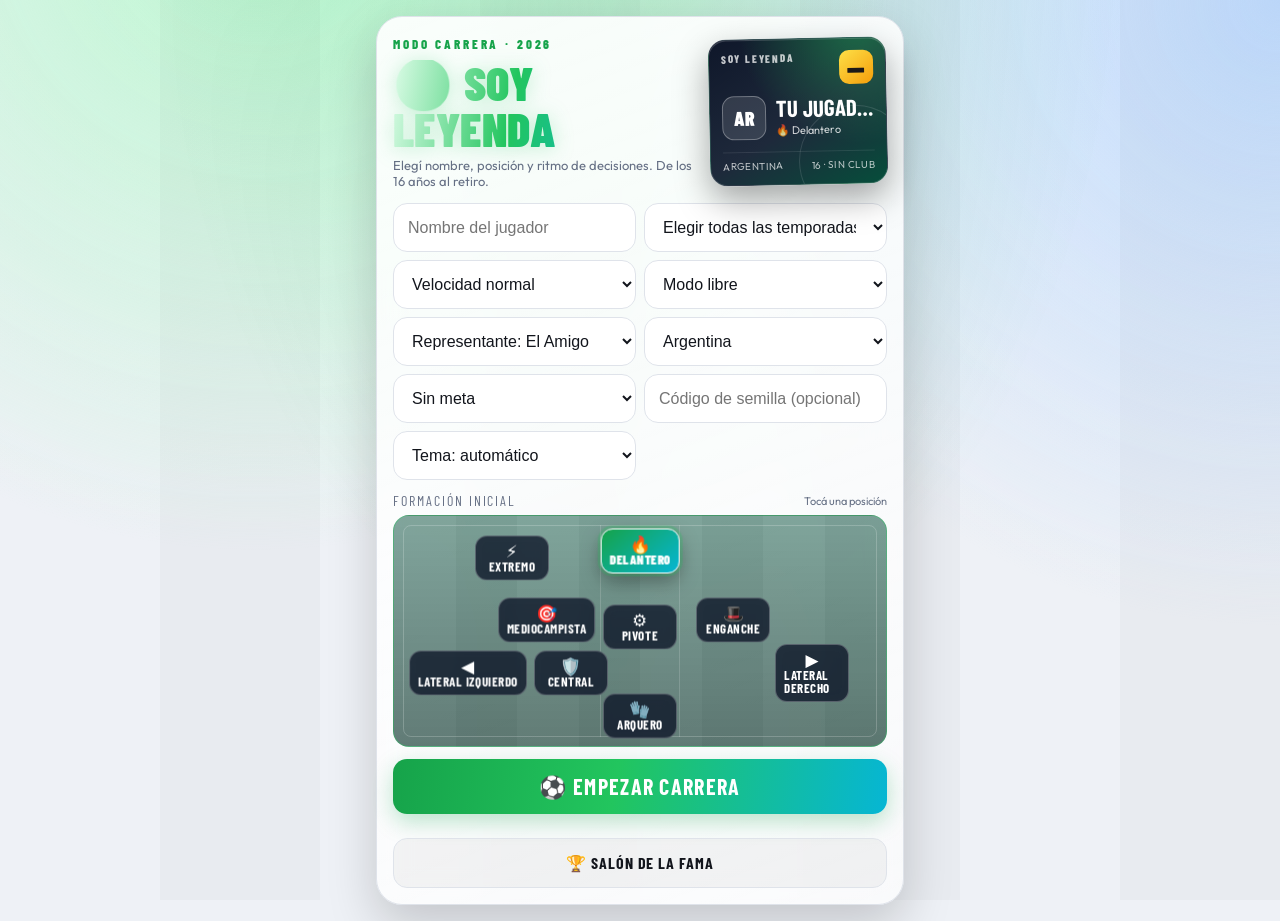
==== index.html @ 46e54d2a "Evitar que un club que no renovo vuelva a ofrecer contrato" ====
<!DOCTYPE html>
<html lang="es">
<head>
<meta charset="utf-8">
<meta name="viewport" content="width=device-width, initial-scale=1, viewport-fit=cover">
<title>Soy Leyenda</title>
<link rel="preconnect" href="https://fonts.googleapis.com">
<link rel="preconnect" href="https://fonts.gstatic.com" crossorigin>
<link href="https://fonts.googleapis.com/css2?family=Barlow+Condensed:wght@600;700;800;900&family=Outfit:wght@400;500;600;700&display=swap" rel="stylesheet">
<link rel="stylesheet" href="styles.css?v=13">
</head>
<body>
<div class="w">
  <div id="st">
    <div class="home-hero">
      <div class="hero-copy">
        <span class="eyebrow">MODO CARRERA · 2026</span>
        <h1>⚽ Soy Leyenda</h1>
        <p class="s">Elegí nombre, posición y ritmo de decisiones. De los 16 años al retiro.</p>
      </div>
      <div class="player-card" id="preview" aria-live="polite">
        <div class="pc-top"><span class="pc-brand">SOY LEYENDA</span><span class="pc-ov" id="pvOv">--</span></div>
        <div class="pc-body">
          <div class="pc-crest" id="pvCrest">SL</div>
          <div class="pc-id"><b id="pvName">Tu jugador</b><span id="pvPos">🔥 Delantero</span></div>
        </div>
        <div class="pc-foot"><span id="pvNat">Argentina</span><span>16 · Sin club</span></div>
      </div>
    </div>

    <div class="setup">
      <input id="nm" placeholder="Nombre del jugador" maxlength="24" aria-label="Nombre del jugador">
      <select id="fq" aria-label="Frecuencia de decisiones">
        <option value="1">Elegir todas las temporadas</option>
        <option value="2">Elegir cada 2 temporadas</option>
      </select>
      <select id="sp" aria-label="Velocidad de simulación">
        <option value="320">Velocidad normal</option>
        <option value="120">Velocidad rápida</option>
        <option value="0">Instantánea</option>
      </select>
      <select id="md" aria-label="Modo de juego">
        <option value="0">Modo libre</option>
        <option value="1">Desafío de club</option>
      </select>
      <select id="ch" aria-label="Desafío" hidden></select>
      <select id="ag" aria-label="Representante">
        <option value="0">Representante: El Amigo</option>
        <option value="1">Representante: El Mercenario</option>
        <option value="2">Representante: El Influyente</option>
      </select>
      <select id="nat" aria-label="Nacionalidad"></select>
      <select id="mt" aria-label="Meta de carrera">
        <option value="0">Sin meta</option>
        <option value="1">Meta: ganar la Libertadores</option>
        <option value="2">Meta: ganar la Champions League</option>
        <option value="3">Meta: ganar un Mundial</option>
        <option value="4">Meta: llegar a 85 de OVR</option>
        <option value="5">Meta: retirarte en el club que te formó</option>
        <option value="6">Meta: jugar 500 partidos</option>
      </select>
      <input id="sd" placeholder="Código de semilla (opcional)" maxlength="12" aria-label="Código de semilla">
      <select id="th" aria-label="Tema">
        <option value="">Tema: automático</option>
        <option value="light">Tema: claro</option>
        <option value="dark">Tema: oscuro</option>
      </select>
    </div>

    <div class="pitch-box">
      <div class="pitch-head"><span>FORMACIÓN INICIAL</span><small>Tocá una posición</small></div>
      <div class="pitch" id="ps" role="group" aria-label="Posición inicial"></div>
    </div>

    <button class="pr start" id="startBtn" type="button">⚽ EMPEZAR CARRERA</button>
    <p class="s" id="hs"></p>
    <button class="pr" id="runBtn" type="button" hidden>▶️ Continuar carrera</button>
    <button class="pr ghost" id="hfBtn" type="button">🏆 Salón de la Fama</button>
  </div>

  <div id="pl" hidden>
    <div class="hd" id="hd">
      <div class="hd-main">
        <div class="bg" id="bg"></div>
        <div class="hd-info"><b id="hc"></b><span id="hi"></span><span id="hv"></span></div>
        <div class="ov" id="ob"><small>OVR</small><span id="ho">0</span></div>
      </div>
      <div class="hd-foot">
        <span class="chip" id="ct"></span>
        <span class="chip" id="cn"></span>
        <button class="thbtn" id="mu" type="button" aria-label="Sonido">🔊</button>
        <button class="thbtn" id="th2" type="button" aria-label="Cambiar tema">🌓</button>
      </div>
    </div>
    <div class="ms" id="ms" aria-label="Hitos de la carrera"></div>
    <div class="rel" id="rel">
      <div class="rel-i"><span>DT</span><b id="rd">50</b><div class="rb"><i id="rbd"></i></div></div>
      <div class="rel-i"><span>Hinchada</span><b id="rh">50</b><div class="rb"><i id="rhb"></i></div></div>
      <div class="rel-i"><span>Prensa</span><b id="rp2">50</b><div class="rb"><i id="rpb"></i></div></div>
      <div class="rel-i"><span>Dirigencia</span><b id="rdir">50</b><div class="rb"><i id="rdirb"></i></div></div>
    </div>
    <div class="ctr" id="ctrBox" aria-label="Contrato actual">
      <span>Sueldo<b id="cwage">—</b></span>
      <span>Contrato<b id="cyears">—</b></span>
      <span>Cláusula<b id="cclause">—</b></span>
    </div>
    <div class="r h" id="hr">
      <span>EDAD</span><span>CLUB</span><span>OVR</span><span>PJ</span><span id="hg">G</span><span id="ha">A</span><span id="hx" hidden></span>
    </div>
    <div id="rw"></div>
    <div id="dc"></div>
  </div>

  <div id="en" hidden>
    <div class="lb" id="lb"></div>
    <p class="s" id="sb" style="text-align:center"></p>
    <p class="s" id="gl" style="text-align:center;font-weight:700"></p>
    <p class="s" id="ep" style="text-align:center;font-style:italic"></p>
    <div class="sm" id="sm"></div>
    <div class="pm" id="pm"></div>
    <canvas id="crd" width="1080" height="1080" tabindex="0" role="button" aria-label="Ver tarjeta de carrera en grande" style="width:100%;height:auto;border-radius:20px;margin:12px 0;border:1px solid var(--bd);display:block;cursor:zoom-in"></canvas>
    <p class="s" style="text-align:center;font-size:12px;margin:-4px 0 8px">Tocá la tarjeta para verla en grande.</p>
    <p class="s" id="fileNote" hidden style="text-align:center;font-size:12px">Para incluir escudos y trofeos en la tarjeta descargada, abrí el juego con un servidor local (por ejemplo <b>npx serve .</b>).</p>
    <button class="pr" id="sh" type="button">Compartir resumen</button>
    <button class="pr" id="dl" type="button" style="background:var(--card);color:var(--tx);border:1px solid var(--bd)">⬇️ Descargar tarjeta</button>
    <button class="pr" id="rp" type="button" style="background:var(--card);color:var(--tx);border:1px solid var(--bd)">Volver a jugar</button>
    <button class="pr" id="hfe" type="button" style="background:var(--card);color:var(--tx);border:1px solid var(--bd)">🏆 Salón de la Fama</button>
    <p class="s" id="msg" style="text-align:center;margin-top:10px"></p>
  </div>

  <div id="zoom" hidden>
    <img id="zoomImg" alt="Tarjeta de carrera ampliada">
    <button id="zoomClose" type="button" aria-label="Cerrar vista ampliada">✕ Cerrar</button>
  </div>

  <div id="hf" hidden>
    <h1>🏆 Salón</h1>
    <p class="s">Tus mejores carreras guardadas en este dispositivo.</p>
    <select id="hfFilter" aria-label="Ordenar salón de la fama">
      <option value="s">Ordenar por puntaje</option>
      <option value="g">Ordenar por goles</option>
      <option value="t">Ordenar por títulos</option>
      <option value="peak">Ordenar por OVR pico</option>
    </select>
    <div id="hfList"></div>
    <button class="pr" id="hfBack" type="button">Volver</button>
    <button class="pr" id="hfClear" type="button" style="background:var(--card);color:var(--tx);border:1px solid var(--bd)">Borrar historial</button>
  </div>
</div>
<div id="cf" aria-hidden="true"></div>
<script src="leagues.js?v=13"></script>
<script src="data.js?v=13"></script>
<script src="game.js?v=13"></script>
</body>
</html>
---- styles.css ----
:root{
  --bg:#eef1f6;--card:#fff;--tx:#12151c;--mu:#667085;--ac:#16a34a;--bd:#dfe3ea;--row:#f1f3f8;
  --gl:radial-gradient(circle at 20% -10%,#bbf7d0,transparent 45%),radial-gradient(circle at 100% 0,#bfdbfe,transparent 40%);
  --font-display:"Barlow Condensed",Impact,system-ui,sans-serif;
  --font-body:"Outfit",system-ui,-apple-system,Segoe UI,Roboto,sans-serif;
}
@media (prefers-color-scheme:dark){
  :root:not([data-theme="light"]){--bg:#0b0d12;--card:#161a22;--tx:#f3f5f9;--mu:#98a2b3;--ac:#22c55e;--bd:#262b36;--row:#1d222c;--gl:radial-gradient(circle at 20% -10%,#14532d,transparent 45%),radial-gradient(circle at 100% 0,#1e3a8a,transparent 40%)}
}
:root[data-theme="dark"]{--bg:#0b0d12;--card:#161a22;--tx:#f3f5f9;--mu:#98a2b3;--ac:#22c55e;--bd:#262b36;--row:#1d222c;--gl:radial-gradient(circle at 20% -10%,#14532d,transparent 45%),radial-gradient(circle at 100% 0,#1e3a8a,transparent 40%)}
*{box-sizing:border-box}
html{scroll-padding-top:env(safe-area-inset-top,0px);background:var(--bg)}
body{margin:0;background:transparent;color:var(--tx);font-family:var(--font-body);padding-top:env(safe-area-inset-top,0px);padding-bottom:env(safe-area-inset-bottom,0px)}
body::before{content:"";position:fixed;inset:0;pointer-events:none;z-index:-1;
  background-image:
    radial-gradient(ellipse at 50% -15%,rgba(34,197,94,.22),transparent 55%),
    repeating-linear-gradient(90deg,rgba(255,255,255,.022) 0 12.5%,rgba(0,0,0,.022) 12.5% 25%),
    var(--gl);
}
:focus-visible{outline:2px solid var(--ac);outline-offset:2px}
.w{max-width:560px;margin:0 auto;padding:16px}
h1{font-family:var(--font-display);font-size:48px;line-height:.95;margin:6px 0 6px;font-weight:900;letter-spacing:.01em;text-transform:uppercase;background:linear-gradient(100deg,#dcfce7,#22c55e 40%,#06b6d4 85%);-webkit-background-clip:text;background-clip:text;color:transparent;filter:drop-shadow(0 2px 10px rgba(34,197,94,.25))}
p.s{color:var(--mu);margin:0 0 14px}
input,select{width:100%;padding:14px;border-radius:14px;border:1px solid var(--bd);background:var(--card);color:var(--tx);font-size:16px;margin-bottom:12px}
.g{display:grid;grid-template-columns:1fr 1fr;gap:10px}
button{font:inherit;cursor:pointer;border-radius:14px;border:1px solid var(--bd);background:var(--card);color:var(--tx);padding:14px;font-weight:700;text-align:left;transition:transform .15s,filter .15s,box-shadow .15s}
button:hover{filter:brightness(1.06)}
button:active{transform:scale(.96)}
.pr{font-family:var(--font-display);font-size:19px;letter-spacing:.06em;text-transform:uppercase;background:linear-gradient(100deg,#16a34a,#22c55e 45%,#06b6d4);color:#fff;border:0;text-align:center;width:100%;margin-top:10px;box-shadow:0 8px 22px rgba(22,163,74,.28);position:relative;overflow:hidden}
.pr::after{content:"";position:absolute;top:-60%;left:-40%;width:30%;height:220%;background:linear-gradient(90deg,transparent,rgba(255,255,255,.35),transparent);transform:rotate(22deg);transition:left .5s}
.pr:hover::after{left:120%}
.pr.ghost{background:rgba(127,127,127,.08);border:1px solid var(--bd);color:var(--tx);box-shadow:none;font-size:16px}
.hd{display:block;background:radial-gradient(circle at 85% -20%,rgba(255,255,255,.22),transparent 55%),linear-gradient(135deg,var(--cc,#334),var(--acc,#0f172a) 62%,#0f172a 100%);border:1px solid var(--bd);border-radius:22px;margin-bottom:10px;box-shadow:0 6px 24px rgba(0,0,0,.18);position:sticky;top:env(safe-area-inset-top,0px);z-index:5;color:#fff;overflow:hidden}
.hd.t0{--acc:#78716c}
.hd.t1{--acc:#0ea5e9}
.hd.t2{--acc:#6366f1}
.hd.t3{--acc:#a855f7}
.hd.t4{--acc:#f59e0b}
.hd-main{display:flex;gap:12px;align-items:center;padding:14px 14px 8px}
.hd-info{min-width:0;flex:1}
.hd-info b{font-size:20px;display:block;white-space:nowrap;overflow:hidden;text-overflow:ellipsis}
.hd-info span{opacity:.88;font-size:12px;display:block;line-height:1.4}
.hd-foot{display:flex;gap:6px;align-items:center;padding:0 14px 12px;flex-wrap:wrap}
.chip{font-size:11px;font-weight:700;padding:4px 9px;border-radius:999px;background:rgba(255,255,255,.14);color:#fff;max-width:100%;overflow:hidden;text-overflow:ellipsis;white-space:nowrap}
.thbtn{width:auto;padding:6px 10px;border-radius:999px;background:rgba(255,255,255,.14);border:0;color:#fff;font-size:14px;text-align:center}
#mu{margin-left:auto}
.bg{width:48px;height:48px;border-radius:50%;background:rgba(255,255,255,.2);display:grid;place-items:center;font-weight:900;border:2px solid rgba(255,255,255,.5);flex:none}
.bg.crest{background-color:rgba(255,255,255,.94);background-position:center;background-repeat:no-repeat;background-size:76%;border-color:rgba(255,255,255,.75)}
.bg.crest.op{background-size:cover}
.ov{border-radius:16px;padding:8px 14px;text-align:center;font-family:var(--font-display);font-weight:900;font-size:32px;line-height:1;color:#fff;margin-left:auto;transition:background .4s,box-shadow .4s;box-shadow:inset 0 0 0 2px rgba(255,255,255,.22),0 6px 18px rgba(0,0,0,.28);background:linear-gradient(140deg,#64748b,#334155)}
.ov[data-lvl="bueno"]{background:linear-gradient(140deg,#16a34a,#065f46)}
.ov[data-lvl="pro"]{background:linear-gradient(140deg,#3b82f6,#1e3a8a)}
.ov[data-lvl="elite"]{background:linear-gradient(140deg,#a855f7,#6b21a8);box-shadow:inset 0 0 0 2px rgba(255,255,255,.28),0 0 22px rgba(168,85,247,.45)}
.ov[data-lvl="leyenda"]{background:linear-gradient(140deg,#fde047,#f59e0b 55%,#b45309);color:#1c1917;box-shadow:inset 0 0 0 2px rgba(255,255,255,.5),0 0 26px rgba(245,158,11,.6)}
.ov small{display:block;font-family:var(--font-body);font-size:9px;letter-spacing:.14em;opacity:.85;margin-bottom:2px}
#ho{display:inline-block;font-size:34px}
#ho.up{animation:bump .45s ease}
#ho.down{animation:bumpDown .45s ease}
.ms{display:flex;gap:6px;overflow-x:auto;padding:0 2px 8px;scrollbar-width:none}
.ms::-webkit-scrollbar{display:none}
.ms:empty{display:none}
.mi{flex:none;font-size:11px;font-weight:700;padding:5px 9px;border-radius:999px;background:var(--card);border:1px solid var(--bd);color:var(--tx);white-space:nowrap;animation:in .35s ease}
.rel{display:grid;grid-template-columns:repeat(4,1fr);gap:6px;margin:0 0 8px}
.rel-i{position:relative;background:var(--card);border:1px solid var(--bd);border-radius:12px;padding:6px 8px;font-size:10px;color:var(--mu);overflow:hidden}
.rel-i span{display:block;font-weight:700;color:var(--tx);font-size:10px;white-space:nowrap;overflow:hidden;text-overflow:ellipsis}
.rel-i b{position:absolute;top:6px;right:8px;font-size:11px;color:var(--tx)}
.rb{height:5px;border-radius:999px;background:var(--row);margin-top:4px;overflow:hidden}
.rb i{display:block;height:100%;width:50%;border-radius:999px;background:var(--ac);transition:width .4s,background .4s}
.ctr{display:grid;grid-template-columns:repeat(3,1fr);gap:6px;margin:0 0 8px}
.ctr span{background:var(--card);border:1px solid var(--bd);border-radius:12px;padding:6px 8px;font-size:10px;color:var(--mu);text-align:center;white-space:nowrap;overflow:hidden;text-overflow:ellipsis}
.ctr b{display:block;font-size:12px;color:var(--tx);margin-top:1px}
.ctr.free b{color:var(--ac)}
.r{display:grid;grid-template-columns:34px 1fr 38px 32px 28px 28px;gap:4px;align-items:center;background:var(--row);border-radius:12px;padding:9px 8px;margin-bottom:6px;font-size:14px;animation:in .35s ease}
.r.gk{grid-template-columns:34px 1fr 36px 30px 30px 30px 30px}
.r.h{background:none;color:var(--mu);font-size:11px;padding:0 8px;animation:none}
.r.t{background:linear-gradient(90deg,rgba(250,204,21,.3),var(--row));box-shadow:0 0 0 1px #facc15}
.r .a{font-weight:900;color:var(--ac)}
.r .o{color:#fff;border-radius:7px;text-align:center;font-weight:800}
.r small{display:block;color:var(--mu);font-size:11px;line-height:1.35}
.row-crest{width:22px;height:22px;object-fit:contain;vertical-align:-5px;margin-right:5px;background:#fff;border-radius:50%;padding:2px}
.row-crest.op{object-fit:cover;padding:0}
.nt{display:flex;gap:8px;align-items:flex-start;background:var(--card);border:1px solid var(--bd);border-radius:14px;padding:8px 10px;margin:0 0 6px;font-size:13px;color:var(--mu);animation:in .35s ease}
.nt-ic{font-size:18px;line-height:1.2;flex:none}
.nt-bd{min-width:0}
.nt-bd b{display:block;font-size:10px;letter-spacing:.08em;text-transform:uppercase;color:var(--ac);margin-bottom:1px}
.nt-bd span{display:block}
.dec{background:var(--card);border:2px solid var(--ac);border-radius:20px;padding:14px;margin:12px 0;animation:in .35s ease;box-shadow:0 0 22px rgba(34,197,94,.3)}
.dec h3{margin:0 0 6px;font-size:17px}
.dec button{display:flex;align-items:center;gap:10px;width:100%;margin-bottom:8px;text-align:left}
.dec small{display:block;color:var(--mu);font-weight:400}
.off-txt{flex:1;min-width:0}
.off-crest{width:34px;height:34px;object-fit:contain;flex:none;background:#fff;border-radius:50%;padding:2px}
.off-crest.op{object-fit:cover;padding:0}
.sm{display:grid;grid-template-columns:repeat(4,1fr);gap:6px;text-align:center;background:var(--card);border:1px solid var(--bd);border-radius:20px;padding:14px;margin:10px 0}
.sm b{font-size:22px;display:block}
.sm span{font-size:11px;color:var(--mu)}
.lb{text-align:center;font-size:34px;font-weight:900;margin:14px 0 2px;background:linear-gradient(90deg,#f59e0b,#ef4444);-webkit-background-clip:text;background-clip:text;color:transparent}
.pm{background:var(--card);border:1px solid #facc15;border-radius:20px;padding:14px;margin:10px 0;box-shadow:0 8px 26px rgba(245,158,11,.12)}
.trf{width:22px;height:22px;object-fit:contain;flex:none;background:#fff;border-radius:50%;padding:2px}
.hf-i{display:flex;gap:10px;align-items:center;background:var(--card);border:1px solid var(--bd);border-radius:14px;padding:10px 12px;margin-bottom:6px}
.hf-i>b{font-size:18px;min-width:28px;text-align:center;color:var(--tx)}
.hf-i>div{flex:1;min-width:0}
.hf-i strong{display:block;font-size:14px;overflow:hidden;text-overflow:ellipsis;white-space:nowrap}
.hf-i span{display:block;font-size:11px;color:var(--mu);overflow:hidden;text-overflow:ellipsis;white-space:nowrap}
.hf-i em{font-style:normal;font-weight:900;color:var(--ac)}
.hf-crest{width:26px;height:26px;object-fit:contain;margin-bottom:2px}
.hf-crest.op{border-radius:50%;object-fit:cover}
/* ===== FASE C: MERCADO DE PASES Y VITRINA DE TROFEOS ===== */
.dec.market{border-color:#facc15;box-shadow:0 0 26px rgba(250,204,21,.24);background:linear-gradient(160deg,color-mix(in srgb,var(--card) 94%,#facc15 6%),var(--card))}
.dec-eyebrow{display:block;font-family:var(--font-display);font-size:12px;font-weight:900;letter-spacing:.2em;color:#b45309;margin-bottom:2px}
.dec.market h3{font-family:var(--font-display);font-size:22px;line-height:1;text-transform:uppercase;letter-spacing:.04em}
.dec.market button.off-card{position:relative;overflow:hidden;margin-bottom:8px;padding:10px 12px 10px 16px;border-radius:14px;background:linear-gradient(120deg,var(--row),var(--card))}
.dec.market button.off-card::before{content:"";position:absolute;left:0;top:0;bottom:0;width:3px;background:linear-gradient(#fde047,#f59e0b)}
.dec.market button.off-card:hover{transform:translateY(-2px);box-shadow:0 10px 22px rgba(0,0,0,.16)}
.dec.market .off-crest{width:46px;height:46px;padding:3px;border:2px solid rgba(250,204,21,.6)}
.off-head{display:flex;align-items:center;gap:6px;flex-wrap:wrap}
.off-head b{font-family:var(--font-display);font-size:21px;line-height:1;text-transform:uppercase;letter-spacing:.02em}
.tier-pill{font-size:9px;font-weight:800;letter-spacing:.06em;text-transform:uppercase;padding:2px 7px;border-radius:999px;background:rgba(127,127,127,.16);color:var(--tx)}
.tier-pill.t1{background:rgba(14,165,233,.16);color:#38bdf8}
.tier-pill.t2{background:rgba(99,102,241,.16);color:#a5b4fc}
.tier-pill.t3{background:rgba(168,85,247,.16);color:#d8b4fe}
.tier-pill.t4{background:rgba(245,158,11,.18);color:#fbbf24}
.off-desc{color:var(--mu);font-weight:400;font-size:12px;margin-top:3px;line-height:1.3}
.off-wage{display:inline-block;margin-top:6px;font-family:var(--font-display);font-size:19px;font-weight:900;color:#16a34a}
.off-cta{display:block;margin-top:3px;font-family:var(--font-display);font-size:13px;letter-spacing:.08em;text-transform:uppercase;color:var(--ac)}
.dec.market button.retire{background:rgba(239,68,68,.08);border-color:rgba(239,68,68,.5)}
.pm-head{display:flex;justify-content:space-between;align-items:baseline;gap:8px;margin-bottom:10px}
.pm-head h3{margin:0;font-family:var(--font-display);font-size:25px;line-height:1;text-transform:uppercase;letter-spacing:.05em;background:linear-gradient(90deg,#fde047,#f59e0b);-webkit-background-clip:text;background-clip:text;color:transparent}
.pm-head span{font-size:11px;color:var(--mu)}
.trophy-grid{display:grid;grid-template-columns:repeat(auto-fill,minmax(94px,1fr));gap:8px}
.trophy{display:flex;flex-direction:column;align-items:center;justify-content:center;gap:4px;min-height:100px;padding:8px 6px;border-radius:14px;background:linear-gradient(160deg,rgba(250,204,21,.14),var(--row));border:1px solid rgba(250,204,21,.42);cursor:pointer;text-align:center;transition:transform .18s,box-shadow .18s,filter .18s}
.trophy:hover,.trophy:focus-visible{transform:translateY(-4px) scale(1.03);box-shadow:0 10px 22px rgba(245,158,11,.28),inset 0 0 12px rgba(250,204,21,.2);filter:brightness(1.08)}
.trophy.world{background:linear-gradient(160deg,rgba(34,197,94,.16),var(--row));border-color:rgba(34,197,94,.45)}
.trophy.award{background:linear-gradient(160deg,rgba(168,85,247,.16),var(--row));border-color:rgba(168,85,247,.45)}
.trophy img{width:44px;height:44px;object-fit:contain;filter:drop-shadow(0 3px 6px rgba(0,0,0,.3))}
.trophy-ic{font-size:34px;line-height:1}
.trophy b{display:-webkit-box;-webkit-line-clamp:2;-webkit-box-orient:vertical;overflow:hidden;font-size:11px;line-height:1.15;color:var(--tx)}
.trophy small{font-family:var(--font-display);font-size:15px;font-weight:900;color:#b45309}
.trophy.world small{color:#16a34a}
.trophy.award small{color:#9333ea}
.trophy-info{margin-top:10px;padding:8px 10px;border-radius:10px;background:var(--row);font-size:12px;color:var(--mu);min-height:34px}
/* ===== HOME: IDENTIDAD VISUAL Y SELECTOR TÁCTICO ===== */
#st{background:var(--card);background:linear-gradient(160deg,color-mix(in srgb,var(--card) 92%,transparent),color-mix(in srgb,var(--card) 74%,transparent));border:1px solid var(--bd);border-radius:26px;padding:16px;box-shadow:0 20px 50px rgba(0,0,0,.18);backdrop-filter:blur(16px)}
.home-hero{display:grid;grid-template-columns:1fr 178px;gap:14px;align-items:center;margin-bottom:14px}
.eyebrow{display:inline-block;font-family:var(--font-display);font-size:13px;letter-spacing:.22em;font-weight:800;color:var(--ac);margin-bottom:2px}
.hero-copy p.s{margin:0;font-size:13px}
.player-card{position:relative;overflow:hidden;border-radius:18px;padding:12px;color:#fff;background:radial-gradient(circle at 85% -10%,rgba(34,197,94,.45),transparent 55%),linear-gradient(150deg,#0f172a,#1e293b 55%,#064e3b);border:1px solid rgba(255,255,255,.16);box-shadow:0 14px 34px rgba(0,0,0,.35),inset 0 1px 0 rgba(255,255,255,.18);transform:rotate(-1.2deg)}
.player-card::after{content:"";position:absolute;right:-24px;bottom:-34px;width:110px;height:110px;border-radius:50%;border:1px solid rgba(255,255,255,.12)}
.pc-top{display:flex;justify-content:space-between;align-items:flex-start;gap:6px}
.pc-brand{font-family:var(--font-display);font-size:11px;letter-spacing:.16em;font-weight:800;opacity:.75}
.pc-ov{font-family:var(--font-display);font-size:30px;font-weight:900;line-height:1;background:linear-gradient(140deg,#fde047,#f59e0b);color:#1c1917;border-radius:10px;padding:2px 8px}
.pc-body{display:flex;align-items:center;gap:10px;margin:10px 0 12px}
.pc-crest{width:44px;height:44px;flex:none;display:grid;place-items:center;border-radius:12px;font-family:var(--font-display);font-size:20px;font-weight:900;background:rgba(255,255,255,.12);border:1px solid rgba(255,255,255,.3)}
.pc-id{min-width:0}
.pc-id b{display:block;font-family:var(--font-display);font-size:23px;line-height:1;text-transform:uppercase;white-space:nowrap;overflow:hidden;text-overflow:ellipsis}
.pc-id span{display:block;font-size:11px;opacity:.8;margin-top:3px;white-space:nowrap;overflow:hidden;text-overflow:ellipsis}
.pc-foot{display:flex;justify-content:space-between;gap:6px;font-size:10px;letter-spacing:.04em;text-transform:uppercase;opacity:.7;border-top:1px solid rgba(255,255,255,.14);padding-top:7px}
.setup{display:grid;grid-template-columns:1fr 1fr;gap:0 8px}
.setup input,.setup select{margin-bottom:8px}
input,select{transition:border-color .2s,box-shadow .2s}
input:focus,select:focus{border-color:var(--ac);box-shadow:0 0 0 3px rgba(34,197,94,.18)}
.pitch-box{margin-top:4px}
.pitch-head{display:flex;justify-content:space-between;align-items:center;font-family:var(--font-display);font-size:14px;letter-spacing:.14em;color:var(--mu);margin-bottom:6px}
.pitch-head small{font-family:var(--font-body);font-size:11px;letter-spacing:0}
.pitch{position:relative;height:232px;border-radius:16px;overflow:hidden;border:1px solid rgba(34,197,94,.4);background:linear-gradient(180deg,rgba(6,78,59,.5),rgba(2,44,34,.62)),repeating-linear-gradient(90deg,rgba(255,255,255,.05) 0 12.5%,rgba(0,0,0,.05) 12.5% 25%)}
.pitch::before{content:"";position:absolute;inset:9px;border:1px solid rgba(255,255,255,.2);border-radius:8px;pointer-events:none}
.pitch::after{content:"";position:absolute;left:50%;top:9px;bottom:9px;width:78px;transform:translateX(-50%);border-left:1px solid rgba(255,255,255,.16);border-right:1px solid rgba(255,255,255,.16);pointer-events:none}
.pitch button.pos{position:absolute;transform:translate(-50%,-50%);display:flex;flex-direction:column;align-items:center;justify-content:center;gap:1px;min-width:74px;padding:6px 8px;border-radius:12px;background:rgba(15,23,42,.78);border:1px solid rgba(255,255,255,.26);color:#fff;font-family:var(--font-display);font-size:13px;line-height:1;text-transform:uppercase;letter-spacing:.04em;backdrop-filter:blur(6px);z-index:1}
.pitch button.pos i{font-style:normal;font-size:17px}
.pitch button.pos:hover{transform:translate(-50%,-56%)}
.pitch button.pos[aria-pressed="true"]{background:linear-gradient(140deg,#16a34a,#06b6d4);border-color:#fff;box-shadow:0 0 0 3px rgba(34,197,94,.25),0 8px 20px rgba(0,0,0,.35);font-weight:900}
.pos-0{left:50%;top:87%}.pos-1{left:36%;top:68%}.pos-2{left:15%;top:68%}.pos-3{left:85%;top:68%}
.pos-4{left:50%;top:48%}.pos-5{left:31%;top:45%}.pos-6{left:69%;top:45%}
.pos-7{left:24%;top:18%}.pos-8{left:50%;top:15%}
.pr.start{margin-top:12px;font-size:22px}
.sm b,.lb,.hf-i>b{font-family:var(--font-display)}
@media(max-width:560px){.home-hero{grid-template-columns:1fr}.player-card{transform:none}.setup{grid-template-columns:1fr}.pitch{height:220px}.pitch button.pos{min-width:64px;font-size:12px}}
#cf{position:fixed;inset:0;pointer-events:none;z-index:9;overflow:hidden}
.cf{position:absolute;top:-30px;font-size:24px;pointer-events:none;animation:fall 1.5s linear forwards}
#zoom{position:fixed;inset:0;z-index:30;background:rgba(3,7,18,.94);display:flex;align-items:center;justify-content:center;padding:16px}
#zoom[hidden]{display:none}
#zoom img{max-width:min(100%,900px);max-height:86vh;width:auto;height:auto;border-radius:18px;box-shadow:0 20px 60px rgba(0,0,0,.55);background:#0f172a}
#zoomClose{position:fixed;top:calc(12px + env(safe-area-inset-top,0px));right:12px;width:auto;padding:10px 16px;border-radius:999px;background:rgba(255,255,255,.16);color:#fff;border:1px solid rgba(255,255,255,.34);text-align:center;font-weight:700}
@keyframes fall{to{transform:translateY(110vh) rotate(360deg);opacity:.3}}
@keyframes in{from{opacity:0;transform:translateY(12px)}to{opacity:1;transform:none}}
@keyframes bump{0%{transform:scale(1)}40%{transform:scale(1.25);color:#4ade80}100%{transform:scale(1)}}
@keyframes bumpDown{0%{transform:scale(1)}40%{transform:scale(.85);color:#f87171}100%{transform:scale(1)}}
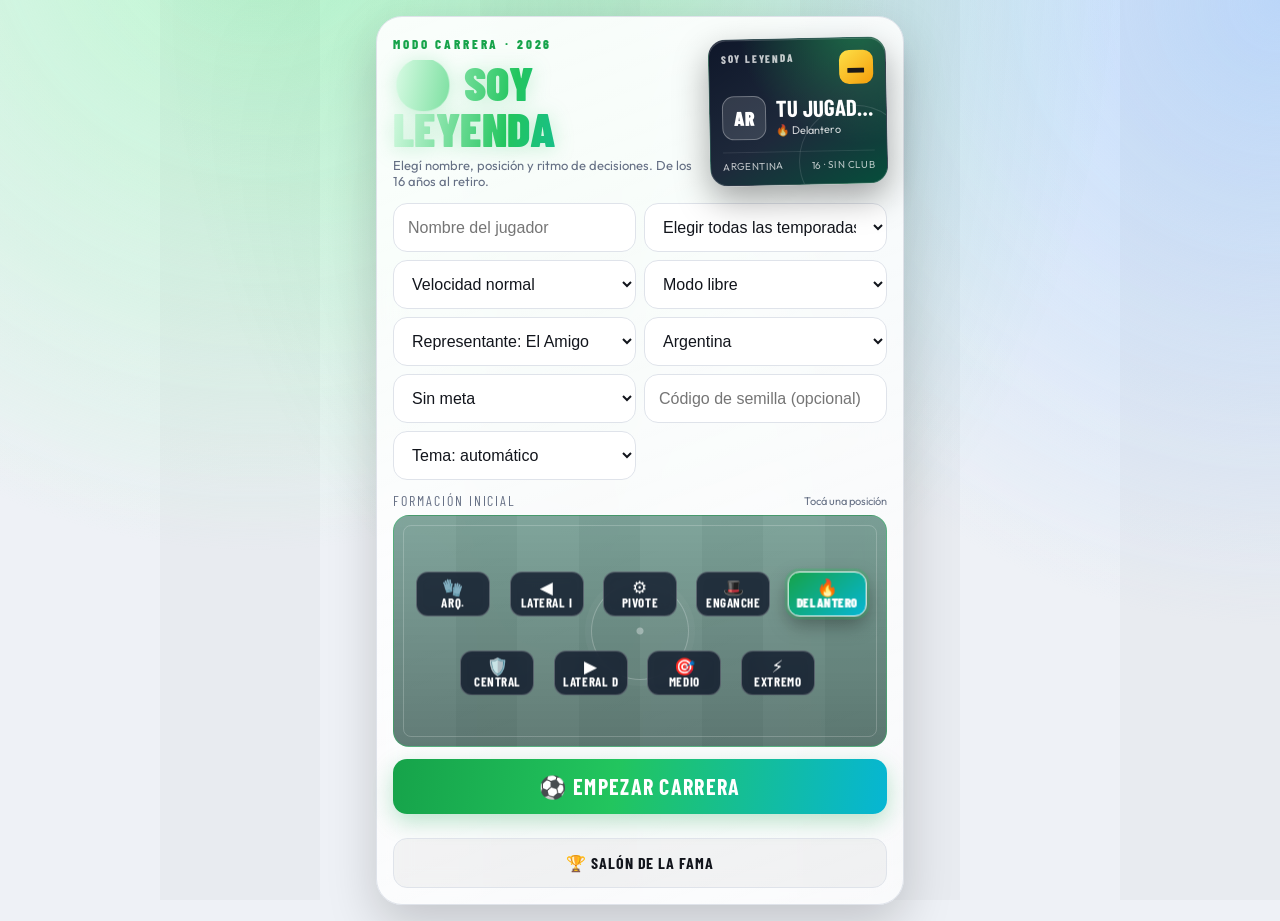
==== commit f6ff7f83: "Reordenar cancha inicial y reemplazar lineas por circulo central" ====
--- a/index.html
+++ b/index.html
@@ -7,7 +7,7 @@
 <link rel="preconnect" href="https://fonts.googleapis.com">
 <link rel="preconnect" href="https://fonts.gstatic.com" crossorigin>
 <link href="https://fonts.googleapis.com/css2?family=Barlow+Condensed:wght@600;700;800;900&family=Outfit:wght@400;500;600;700&display=swap" rel="stylesheet">
-<link rel="stylesheet" href="styles.css?v=13">
+<link rel="stylesheet" href="styles.css?v=14">
 </head>
 <body>
 <div class="w">
@@ -148,8 +148,8 @@
   </div>
 </div>
 <div id="cf" aria-hidden="true"></div>
-<script src="leagues.js?v=13"></script>
-<script src="data.js?v=13"></script>
-<script src="game.js?v=13"></script>
+<script src="leagues.js?v=14"></script>
+<script src="data.js?v=14"></script>
+<script src="game.js?v=14"></script>
 </body>
 </html>
--- a/styles.css
+++ b/styles.css
@@ -164,17 +164,18 @@
 .pitch-head small{font-family:var(--font-body);font-size:11px;letter-spacing:0}
 .pitch{position:relative;height:232px;border-radius:16px;overflow:hidden;border:1px solid rgba(34,197,94,.4);background:linear-gradient(180deg,rgba(6,78,59,.5),rgba(2,44,34,.62)),repeating-linear-gradient(90deg,rgba(255,255,255,.05) 0 12.5%,rgba(0,0,0,.05) 12.5% 25%)}
 .pitch::before{content:"";position:absolute;inset:9px;border:1px solid rgba(255,255,255,.2);border-radius:8px;pointer-events:none}
-.pitch::after{content:"";position:absolute;left:50%;top:9px;bottom:9px;width:78px;transform:translateX(-50%);border-left:1px solid rgba(255,255,255,.16);border-right:1px solid rgba(255,255,255,.16);pointer-events:none}
+.pitch::after{content:"";position:absolute;left:50%;top:50%;width:96px;height:96px;transform:translate(-50%,-50%);border:1px solid rgba(255,255,255,.24);border-radius:50%;background:radial-gradient(circle at center,rgba(255,255,255,.34) 0 3px,transparent 4px);box-shadow:0 0 0 6px rgba(255,255,255,.03);pointer-events:none}
 .pitch button.pos{position:absolute;transform:translate(-50%,-50%);display:flex;flex-direction:column;align-items:center;justify-content:center;gap:1px;min-width:74px;padding:6px 8px;border-radius:12px;background:rgba(15,23,42,.78);border:1px solid rgba(255,255,255,.26);color:#fff;font-family:var(--font-display);font-size:13px;line-height:1;text-transform:uppercase;letter-spacing:.04em;backdrop-filter:blur(6px);z-index:1}
 .pitch button.pos i{font-style:normal;font-size:17px}
 .pitch button.pos:hover{transform:translate(-50%,-56%)}
 .pitch button.pos[aria-pressed="true"]{background:linear-gradient(140deg,#16a34a,#06b6d4);border-color:#fff;box-shadow:0 0 0 3px rgba(34,197,94,.25),0 8px 20px rgba(0,0,0,.35);font-weight:900}
-.pos-0{left:50%;top:87%}.pos-1{left:36%;top:68%}.pos-2{left:15%;top:68%}.pos-3{left:85%;top:68%}
-.pos-4{left:50%;top:48%}.pos-5{left:31%;top:45%}.pos-6{left:69%;top:45%}
-.pos-7{left:24%;top:18%}.pos-8{left:50%;top:15%}
+/* Recorrido horizontal: arquero a la izquierda, ataque a la derecha. */
+.pos-0{left:12%;top:34%}.pos-1{left:21%;top:68%}.pos-2{left:31%;top:34%}.pos-3{left:40%;top:68%}
+.pos-4{left:50%;top:34%}.pos-5{left:59%;top:68%}.pos-6{left:69%;top:34%}.pos-7{left:78%;top:68%}
+.pos-8{left:88%;top:34%}
 .pr.start{margin-top:12px;font-size:22px}
 .sm b,.lb,.hf-i>b{font-family:var(--font-display)}
-@media(max-width:560px){.home-hero{grid-template-columns:1fr}.player-card{transform:none}.setup{grid-template-columns:1fr}.pitch{height:220px}.pitch button.pos{min-width:64px;font-size:12px}}
+@media(max-width:560px){.home-hero{grid-template-columns:1fr}.player-card{transform:none}.setup{grid-template-columns:1fr}.pitch{height:210px}.pitch::after{width:76px;height:76px}.pitch button.pos{min-width:46px;padding:4px 2px;font-size:10px;letter-spacing:0}.pitch button.pos i{font-size:13px}}
 #cf{position:fixed;inset:0;pointer-events:none;z-index:9;overflow:hidden}
 .cf{position:absolute;top:-30px;font-size:24px;pointer-events:none;animation:fall 1.5s linear forwards}
 #zoom{position:fixed;inset:0;z-index:30;background:rgba(3,7,18,.94);display:flex;align-items:center;justify-content:center;padding:16px}
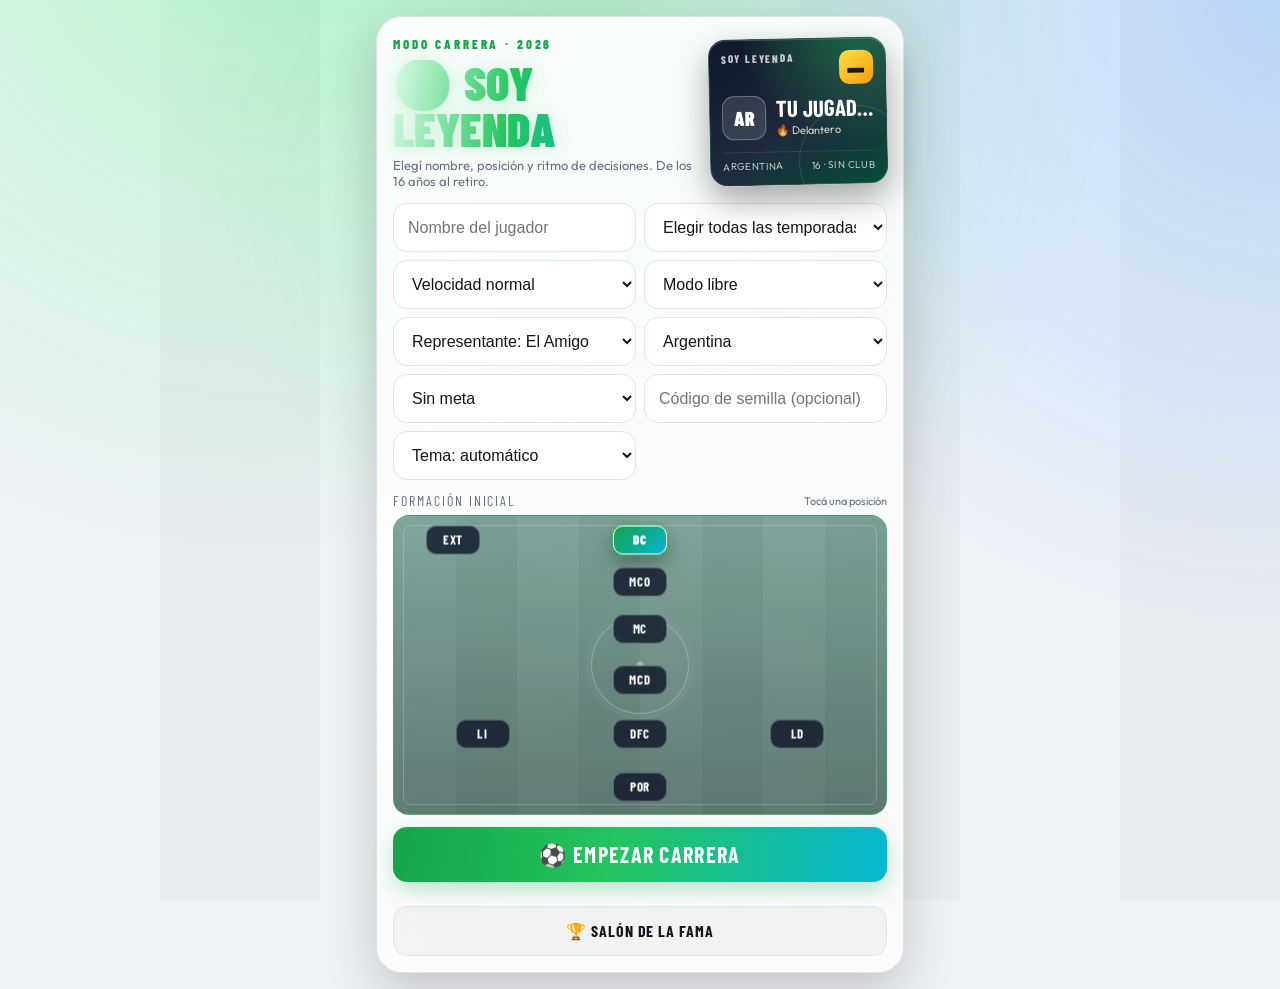
==== commit 02625a68: "Ajustar cancha inicial al esquema de referencia" ====
--- a/index.html
+++ b/index.html
@@ -7,7 +7,7 @@
 <link rel="preconnect" href="https://fonts.googleapis.com">
 <link rel="preconnect" href="https://fonts.gstatic.com" crossorigin>
 <link href="https://fonts.googleapis.com/css2?family=Barlow+Condensed:wght@600;700;800;900&family=Outfit:wght@400;500;600;700&display=swap" rel="stylesheet">
-<link rel="stylesheet" href="styles.css?v=14">
+<link rel="stylesheet" href="styles.css?v=15">
 </head>
 <body>
 <div class="w">
@@ -148,8 +148,8 @@
   </div>
 </div>
 <div id="cf" aria-hidden="true"></div>
-<script src="leagues.js?v=14"></script>
-<script src="data.js?v=14"></script>
-<script src="game.js?v=14"></script>
+<script src="leagues.js?v=15"></script>
+<script src="data.js?v=15"></script>
+<script src="game.js?v=15"></script>
 </body>
 </html>
--- a/styles.css
+++ b/styles.css
@@ -162,20 +162,20 @@
 .pitch-box{margin-top:4px}
 .pitch-head{display:flex;justify-content:space-between;align-items:center;font-family:var(--font-display);font-size:14px;letter-spacing:.14em;color:var(--mu);margin-bottom:6px}
 .pitch-head small{font-family:var(--font-body);font-size:11px;letter-spacing:0}
-.pitch{position:relative;height:232px;border-radius:16px;overflow:hidden;border:1px solid rgba(34,197,94,.4);background:linear-gradient(180deg,rgba(6,78,59,.5),rgba(2,44,34,.62)),repeating-linear-gradient(90deg,rgba(255,255,255,.05) 0 12.5%,rgba(0,0,0,.05) 12.5% 25%)}
+.pitch{position:relative;height:300px;border-radius:16px;overflow:hidden;border:1px solid rgba(34,197,94,.4);background:linear-gradient(180deg,rgba(6,78,59,.5),rgba(2,44,34,.62)),repeating-linear-gradient(90deg,rgba(255,255,255,.05) 0 12.5%,rgba(0,0,0,.05) 12.5% 25%)}
 .pitch::before{content:"";position:absolute;inset:9px;border:1px solid rgba(255,255,255,.2);border-radius:8px;pointer-events:none}
 .pitch::after{content:"";position:absolute;left:50%;top:50%;width:96px;height:96px;transform:translate(-50%,-50%);border:1px solid rgba(255,255,255,.24);border-radius:50%;background:radial-gradient(circle at center,rgba(255,255,255,.34) 0 3px,transparent 4px);box-shadow:0 0 0 6px rgba(255,255,255,.03);pointer-events:none}
-.pitch button.pos{position:absolute;transform:translate(-50%,-50%);display:flex;flex-direction:column;align-items:center;justify-content:center;gap:1px;min-width:74px;padding:6px 8px;border-radius:12px;background:rgba(15,23,42,.78);border:1px solid rgba(255,255,255,.26);color:#fff;font-family:var(--font-display);font-size:13px;line-height:1;text-transform:uppercase;letter-spacing:.04em;backdrop-filter:blur(6px);z-index:1}
+.pitch button.pos{position:absolute;transform:translate(-50%,-50%);display:flex;align-items:center;justify-content:center;min-width:54px;padding:7px 10px;border-radius:10px;background:rgba(15,23,42,.8);border:1px solid rgba(255,255,255,.26);color:#fff;font-family:var(--font-display);font-size:13px;line-height:1;text-transform:uppercase;letter-spacing:.06em;backdrop-filter:blur(6px);z-index:1}
 .pitch button.pos i{font-style:normal;font-size:17px}
 .pitch button.pos:hover{transform:translate(-50%,-56%)}
 .pitch button.pos[aria-pressed="true"]{background:linear-gradient(140deg,#16a34a,#06b6d4);border-color:#fff;box-shadow:0 0 0 3px rgba(34,197,94,.25),0 8px 20px rgba(0,0,0,.35);font-weight:900}
-/* Recorrido horizontal: arquero a la izquierda, ataque a la derecha. */
-.pos-0{left:12%;top:34%}.pos-1{left:21%;top:68%}.pos-2{left:31%;top:34%}.pos-3{left:40%;top:68%}
-.pos-4{left:50%;top:34%}.pos-5{left:59%;top:68%}.pos-6{left:69%;top:34%}.pos-7{left:78%;top:68%}
-.pos-8{left:88%;top:34%}
+/* Esquema vertical: POR abajo y DC arriba, como la referencia. */
+.pos-0{left:50%;top:91%}.pos-1{left:50%;top:73%}.pos-2{left:18%;top:73%}.pos-3{left:82%;top:73%}
+.pos-4{left:50%;top:55%}.pos-5{left:50%;top:38%}.pos-6{left:50%;top:22%}
+.pos-7{left:12%;top:8%}.pos-8{left:50%;top:8%}
 .pr.start{margin-top:12px;font-size:22px}
 .sm b,.lb,.hf-i>b{font-family:var(--font-display)}
-@media(max-width:560px){.home-hero{grid-template-columns:1fr}.player-card{transform:none}.setup{grid-template-columns:1fr}.pitch{height:210px}.pitch::after{width:76px;height:76px}.pitch button.pos{min-width:46px;padding:4px 2px;font-size:10px;letter-spacing:0}.pitch button.pos i{font-size:13px}}
+@media(max-width:560px){.home-hero{grid-template-columns:1fr}.player-card{transform:none}.setup{grid-template-columns:1fr}.pitch{height:280px}.pitch::after{width:76px;height:76px}.pitch button.pos{min-width:44px;padding:5px 6px;font-size:11px;letter-spacing:.02em}}
 #cf{position:fixed;inset:0;pointer-events:none;z-index:9;overflow:hidden}
 .cf{position:absolute;top:-30px;font-size:24px;pointer-events:none;animation:fall 1.5s linear forwards}
 #zoom{position:fixed;inset:0;z-index:30;background:rgba(3,7,18,.94);display:flex;align-items:center;justify-content:center;padding:16px}
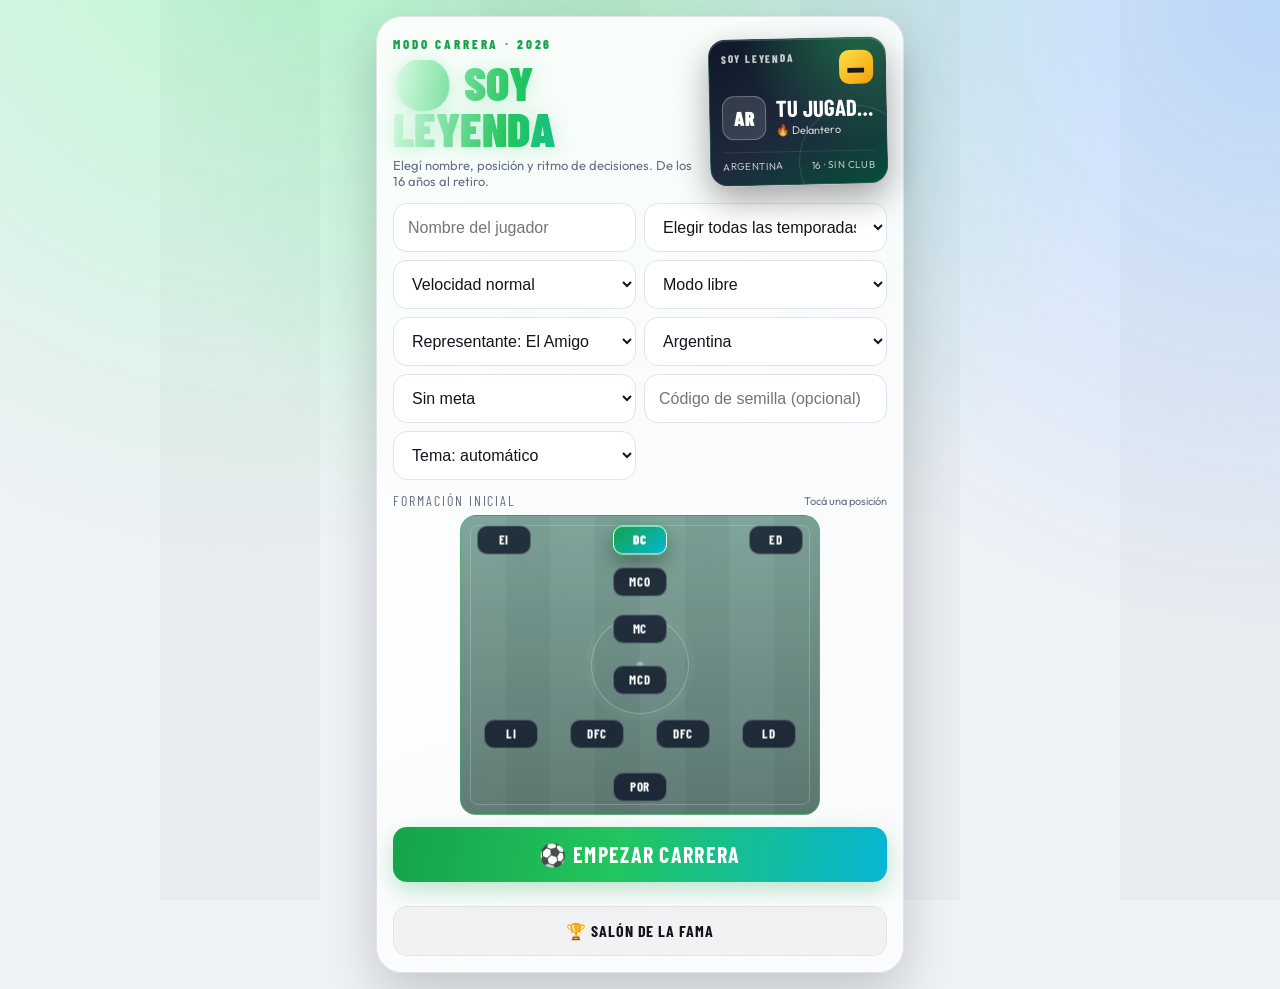
==== commit c745bd34: "Cancha mas angosta con 11 posiciones y extremo derecho" ====
--- a/index.html
+++ b/index.html
@@ -7,7 +7,7 @@
 <link rel="preconnect" href="https://fonts.googleapis.com">
 <link rel="preconnect" href="https://fonts.gstatic.com" crossorigin>
 <link href="https://fonts.googleapis.com/css2?family=Barlow+Condensed:wght@600;700;800;900&family=Outfit:wght@400;500;600;700&display=swap" rel="stylesheet">
-<link rel="stylesheet" href="styles.css?v=15">
+<link rel="stylesheet" href="styles.css?v=16">
 </head>
 <body>
 <div class="w">
@@ -148,8 +148,8 @@
   </div>
 </div>
 <div id="cf" aria-hidden="true"></div>
-<script src="leagues.js?v=15"></script>
-<script src="data.js?v=15"></script>
-<script src="game.js?v=15"></script>
+<script src="leagues.js?v=16"></script>
+<script src="data.js?v=16"></script>
+<script src="game.js?v=16"></script>
 </body>
 </html>
--- a/styles.css
+++ b/styles.css
@@ -162,17 +162,18 @@
 .pitch-box{margin-top:4px}
 .pitch-head{display:flex;justify-content:space-between;align-items:center;font-family:var(--font-display);font-size:14px;letter-spacing:.14em;color:var(--mu);margin-bottom:6px}
 .pitch-head small{font-family:var(--font-body);font-size:11px;letter-spacing:0}
-.pitch{position:relative;height:300px;border-radius:16px;overflow:hidden;border:1px solid rgba(34,197,94,.4);background:linear-gradient(180deg,rgba(6,78,59,.5),rgba(2,44,34,.62)),repeating-linear-gradient(90deg,rgba(255,255,255,.05) 0 12.5%,rgba(0,0,0,.05) 12.5% 25%)}
+.pitch{position:relative;height:300px;max-width:360px;margin-inline:auto;border-radius:16px;overflow:hidden;border:1px solid rgba(34,197,94,.4);background:linear-gradient(180deg,rgba(6,78,59,.5),rgba(2,44,34,.62)),repeating-linear-gradient(90deg,rgba(255,255,255,.05) 0 12.5%,rgba(0,0,0,.05) 12.5% 25%)}
 .pitch::before{content:"";position:absolute;inset:9px;border:1px solid rgba(255,255,255,.2);border-radius:8px;pointer-events:none}
 .pitch::after{content:"";position:absolute;left:50%;top:50%;width:96px;height:96px;transform:translate(-50%,-50%);border:1px solid rgba(255,255,255,.24);border-radius:50%;background:radial-gradient(circle at center,rgba(255,255,255,.34) 0 3px,transparent 4px);box-shadow:0 0 0 6px rgba(255,255,255,.03);pointer-events:none}
 .pitch button.pos{position:absolute;transform:translate(-50%,-50%);display:flex;align-items:center;justify-content:center;min-width:54px;padding:7px 10px;border-radius:10px;background:rgba(15,23,42,.8);border:1px solid rgba(255,255,255,.26);color:#fff;font-family:var(--font-display);font-size:13px;line-height:1;text-transform:uppercase;letter-spacing:.06em;backdrop-filter:blur(6px);z-index:1}
 .pitch button.pos i{font-style:normal;font-size:17px}
 .pitch button.pos:hover{transform:translate(-50%,-56%)}
 .pitch button.pos[aria-pressed="true"]{background:linear-gradient(140deg,#16a34a,#06b6d4);border-color:#fff;box-shadow:0 0 0 3px rgba(34,197,94,.25),0 8px 20px rgba(0,0,0,.35);font-weight:900}
-/* Esquema vertical: POR abajo y DC arriba, como la referencia. */
-.pos-0{left:50%;top:91%}.pos-1{left:50%;top:73%}.pos-2{left:18%;top:73%}.pos-3{left:82%;top:73%}
+/* Esquema vertical de 11 jugadores: POR abajo y DC arriba. */
+.pos-0{left:50%;top:91%}
+.pos-1{left:38%;top:73%}.pos-2{left:14%;top:73%}.pos-3{left:86%;top:73%}.pos-9{left:62%;top:73%}
 .pos-4{left:50%;top:55%}.pos-5{left:50%;top:38%}.pos-6{left:50%;top:22%}
-.pos-7{left:12%;top:8%}.pos-8{left:50%;top:8%}
+.pos-7{left:12%;top:8%}.pos-8{left:50%;top:8%}.pos-10{left:88%;top:8%}
 .pr.start{margin-top:12px;font-size:22px}
 .sm b,.lb,.hf-i>b{font-family:var(--font-display)}
 @media(max-width:560px){.home-hero{grid-template-columns:1fr}.player-card{transform:none}.setup{grid-template-columns:1fr}.pitch{height:280px}.pitch::after{width:76px;height:76px}.pitch button.pos{min-width:44px;padding:5px 6px;font-size:11px;letter-spacing:.02em}}
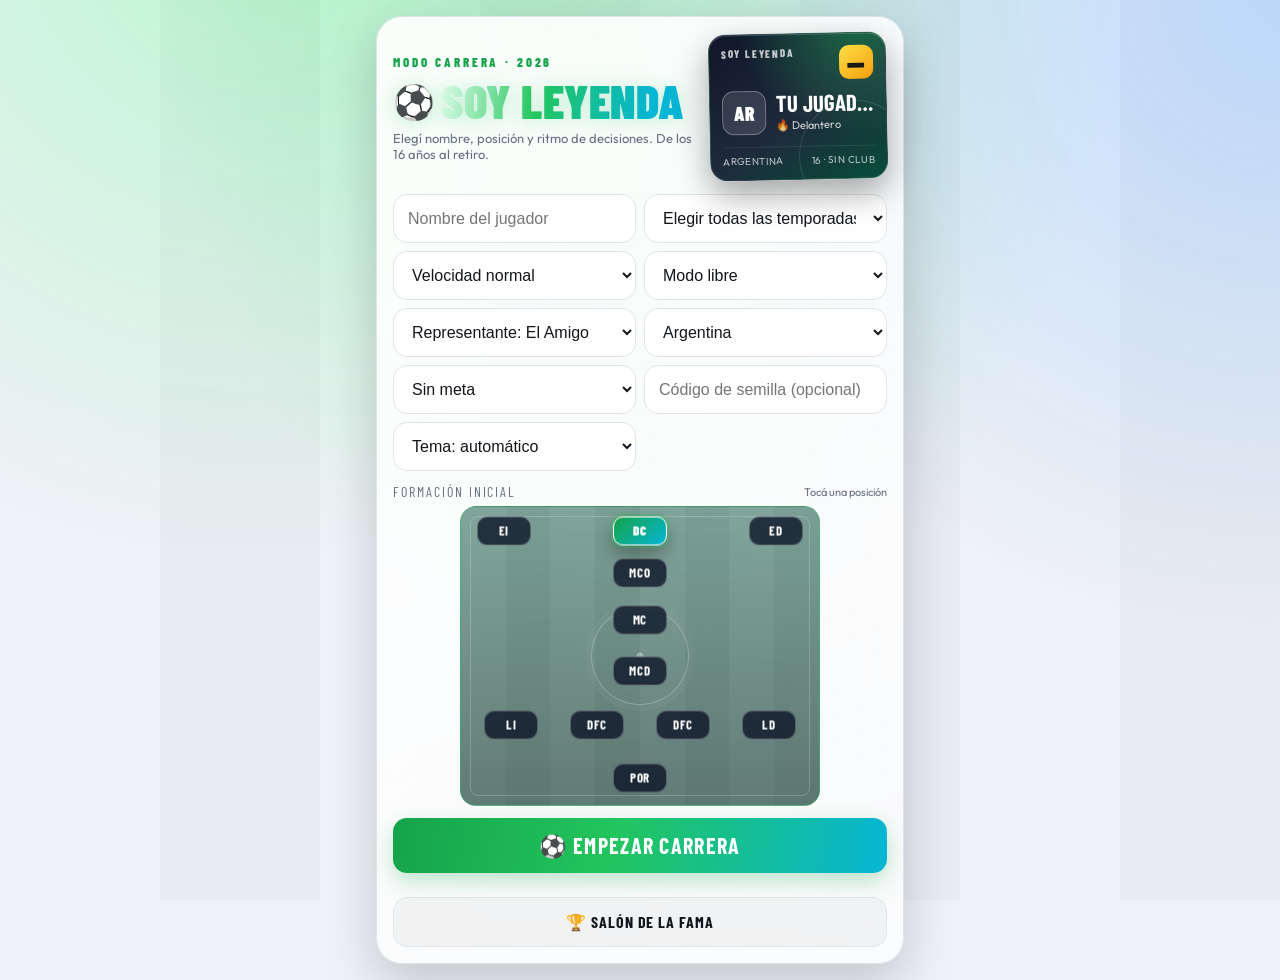
==== commit 8087e59e: "Mostrar pelota real en el titulo en vez de circulo verde" ====
--- a/index.html
+++ b/index.html
@@ -7,7 +7,7 @@
 <link rel="preconnect" href="https://fonts.googleapis.com">
 <link rel="preconnect" href="https://fonts.gstatic.com" crossorigin>
 <link href="https://fonts.googleapis.com/css2?family=Barlow+Condensed:wght@600;700;800;900&family=Outfit:wght@400;500;600;700&display=swap" rel="stylesheet">
-<link rel="stylesheet" href="styles.css?v=16">
+<link rel="stylesheet" href="styles.css?v=18">
 </head>
 <body>
 <div class="w">
@@ -15,7 +15,7 @@
     <div class="home-hero">
       <div class="hero-copy">
         <span class="eyebrow">MODO CARRERA · 2026</span>
-        <h1>⚽ Soy Leyenda</h1>
+        <h1><span class="title-ball" aria-hidden="true">⚽</span><span class="title-text">Soy Leyenda</span></h1>
         <p class="s">Elegí nombre, posición y ritmo de decisiones. De los 16 años al retiro.</p>
       </div>
       <div class="player-card" id="preview" aria-live="polite">
@@ -148,8 +148,8 @@
   </div>
 </div>
 <div id="cf" aria-hidden="true"></div>
-<script src="leagues.js?v=16"></script>
-<script src="data.js?v=16"></script>
-<script src="game.js?v=16"></script>
+<script src="leagues.js?v=18"></script>
+<script src="data.js?v=18"></script>
+<script src="game.js?v=18"></script>
 </body>
 </html>
--- a/styles.css
+++ b/styles.css
@@ -19,7 +19,9 @@
 }
 :focus-visible{outline:2px solid var(--ac);outline-offset:2px}
 .w{max-width:560px;margin:0 auto;padding:16px}
-h1{font-family:var(--font-display);font-size:48px;line-height:.95;margin:6px 0 6px;font-weight:900;letter-spacing:.01em;text-transform:uppercase;background:linear-gradient(100deg,#dcfce7,#22c55e 40%,#06b6d4 85%);-webkit-background-clip:text;background-clip:text;color:transparent;filter:drop-shadow(0 2px 10px rgba(34,197,94,.25))}
+h1{font-family:var(--font-display);font-size:48px;line-height:.95;margin:6px 0 6px;font-weight:900;letter-spacing:.01em;text-transform:uppercase;display:flex;align-items:center;gap:6px;filter:drop-shadow(0 2px 10px rgba(34,197,94,.25))}
+h1 .title-text{background:linear-gradient(100deg,#dcfce7,#22c55e 40%,#06b6d4 85%);-webkit-background-clip:text;background-clip:text;color:transparent;white-space:nowrap}
+h1 .title-ball{font-size:.7em;line-height:1;flex:none;color:#0f172a;-webkit-text-fill-color:initial}
 p.s{color:var(--mu);margin:0 0 14px}
 input,select{width:100%;padding:14px;border-radius:14px;border:1px solid var(--bd);background:var(--card);color:var(--tx);font-size:16px;margin-bottom:12px}
 .g{display:grid;grid-template-columns:1fr 1fr;gap:10px}
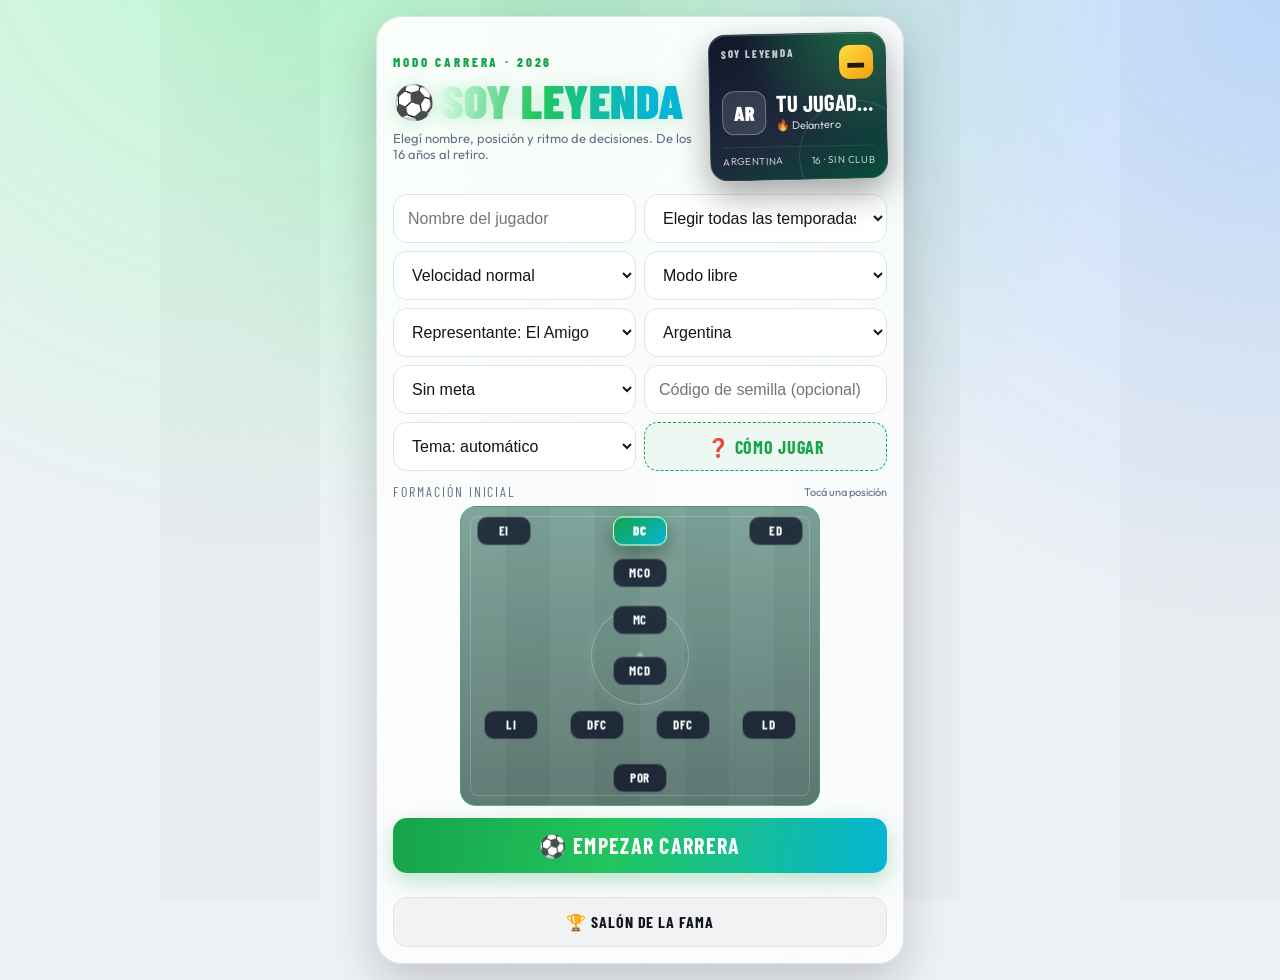
==== commit 8c3ead8d: "Agregar guia Como jugar con modal accesible desde el inicio" ====
--- a/index.html
+++ b/index.html
@@ -7,7 +7,7 @@
 <link rel="preconnect" href="https://fonts.googleapis.com">
 <link rel="preconnect" href="https://fonts.gstatic.com" crossorigin>
 <link href="https://fonts.googleapis.com/css2?family=Barlow+Condensed:wght@600;700;800;900&family=Outfit:wght@400;500;600;700&display=swap" rel="stylesheet">
-<link rel="stylesheet" href="styles.css?v=18">
+<link rel="stylesheet" href="styles.css?v=19">
 </head>
 <body>
 <div class="w">
@@ -65,6 +65,7 @@
         <option value="light">Tema: claro</option>
         <option value="dark">Tema: oscuro</option>
       </select>
+      <button class="help-btn" id="helpBtn" type="button" aria-label="Cómo jugar: ver explicación de todas las funciones">❓ Cómo jugar</button>
     </div>
 
     <div class="pitch-box">
@@ -133,6 +134,99 @@
     <button id="zoomClose" type="button" aria-label="Cerrar vista ampliada">✕ Cerrar</button>
   </div>
 
+  <div id="help" hidden role="dialog" aria-modal="true" aria-labelledby="helpTitle" aria-describedby="helpBody">
+    <div class="help-card">
+      <div class="help-head">
+        <h2 id="helpTitle">📖 Cómo jugar Soy Leyenda</h2>
+        <button id="helpClose" type="button" aria-label="Cerrar ayuda">✕</button>
+      </div>
+      <div class="help-body" id="helpBody">
+        <p class="help-lead">Elegí a tu jugador, fichá por clubes reales y viví temporadas desde los 16 años hasta el retiro. Todo se juega con decisiones: cada elección cambia tu carrera.</p>
+
+        <section class="help-sec">
+          <h3>1. Crear a tu jugador</h3>
+          <ul>
+            <li><b>Nombre</b>: el nombre que aparecerá en la tarjeta y en el historial.</li>
+            <li><b>Posición</b>: tocá un puesto en la cancha. Las siglas son POR (arquero), DFC (defensor central), LI/LD (laterales), MCD (pivote), MC (volante central), MCO (enganche), EI/ED (extremos) y DC (delantero). Tu posición define cuántos goles y asistencias generás.</li>
+            <li><b>Frecuencia de decisiones</b>: cada temporada o cada 2 temporadas se te presentarán las decisiones importantes.</li>
+            <li><b>Velocidad de simulación</b>: normal, rápida o instantánea. Podés cambiarla desde el inicio.</li>
+            <li><b>Modo de juego</b>: libre (elegí todo) o desafío de club (ganar Libertadores, Champions, Mundial, OVR 85, retirarte en tu club formador o 500 partidos).</li>
+            <li><b>Representante</b>: El Amigo, El Mercenario o El Influyente. Cada uno cambia tu relación con el DT, el sueldo y la probabilidad de que lleguen ofertas.</li>
+            <li><b>Nacionalidad</b>: define tu país de inicio y la selección que podés integrar.</li>
+            <li><b>Meta de carrera</b>: opcional; te da un objetivo y un final distinto al retirarte.</li>
+            <li><b>Código de semilla</b>: escribí una palabra para repetir siempre la misma carrera (mismos ofrecimientos y eventos). Si lo dejás vacío, se genera uno nuevo.</li>
+            <li><b>Tema</b>: automático (según tu sistema), claro u oscuro. También podés cambiarlo durante la partida con el botón 🌓.</li>
+          </ul>
+        </section>
+
+        <section class="help-sec">
+          <h3>2. Empezar o continuar</h3>
+          <ul>
+            <li><b>⚽ Empezar carrera</b> inicia una nueva con los datos elegidos.</li>
+            <li><b>▶️ Continuar carrera</b> aparece si guardaste una partida; retomá exactamente donde la dejaste.</li>
+            <li><b>🏆 Salón de la Fama</b> muestra tus mejores carreras guardadas en este dispositivo, con filtros por puntos, goles, títulos u OVR pico.</li>
+            <li>El juego guarda automáticamente en el navegador: no hace falta guardar a mano.</li>
+          </ul>
+        </section>
+
+        <section class="help-sec">
+          <h3>3. La pantalla de juego</h3>
+          <ul>
+            <li><b>Escudo y nombre del club</b>: tu equipo actual; arrancás en ascenso y podés llegar a la élite.</li>
+            <li><b>OVR</b>: tu nivel (35–94). Sube con la edad y con tu rendimiento: meter goles acelera el crecimiento. El color cambia según tu categoría.</li>
+            <li><b>Valor de mercado</b>: precio estimado según OVR, edad, potencial, posición y categoría del club.</li>
+            <li><b>Relaciones</b>: DT, hinchada, prensa y dirigencia (0–100). Influyen en los minutos, las ofertas, la renovación y las decisiones.</li>
+            <li><b>Contrato</b>: sueldo semanal, años restantes y cláusula de rescisión. Si se vence quedás libre.</li>
+            <li><b>Fila de temporadas</b>: edad, club, OVR, partidos, goles y asistencias de cada año. Se resaltan las temporadas con títulos.</li>
+            <li><b>Hitos</b>: las insignias que vas ganando (debut, OVR 85, 500 partidos, etc.).</li>
+            <li><b>🔊 / 🌓</b>: silenciar el sonido y cambiar el tema.</li>
+          </ul>
+        </section>
+
+        <section class="help-sec">
+          <h3>4. Temporadas, pretemporada y decisiones</h3>
+          <ul>
+            <li>Cada temporada se simula automáticamente: se definen tus partidos, goles, asistencias, títulos, lesiones y selección.</li>
+            <li>Antes de cada temporada elegís una <b>pretemporada</b>: mejorar el crecimiento, jugar más partidos, ganar confianza, evitar lesiones, etc.</li>
+            <li>Según la frecuencia elegida, aparecen <b>decisiones</b> con 2 o 3 opciones: elegí la que mejor convenga a tu carrera.</li>
+            <li>Las lesiones pueden restarte OVR y partidos; el rasgo <b>Resiliente</b> y una buena pretemporada las reducen.</li>
+            <li>Tu <b>rasgo</b> (Goleador nato, Nómada, Resiliente, Líder, Disciplinado, etc.) modifica goles, sueldos, minutos o crecimiento.</li>
+          </ul>
+        </section>
+
+        <section class="help-sec">
+          <h3>5. Ofertas, fichajes y contratos</h3>
+          <ul>
+            <li>Las <b>ofertas</b> llegan por tu nivel, edad y rendimiento. Priorizan clubes de tu mismo país y división; los saltos grandes son más difíciles.</li>
+            <li>Cada oferta muestra <b>club, categoría, sueldo, años y cláusula</b>. Aceptá la que quieras o seguí en tu equipo.</li>
+            <li>La <b>negociación</b> depende de tu relación con el DT y la dirigencia y del representante: podés pedir más sueldo o mejores condiciones.</li>
+            <li>Si un club no te renueva, deja de ofrecerte contrato. Si se te vence el contrato, pasás a ser <b>agente libre</b> y podés firmar sin costo.</li>
+            <li>También pueden aparecer <b>préstamos</b> para ganar minutos en otra división.</li>
+          </ul>
+        </section>
+
+        <section class="help-sec">
+          <h3>6. Copas, selección y hitos</h3>
+          <ul>
+            <li>Jugás la <b>liga</b> de tu club, la <b>copa nacional</b> y, si clasificás, la <b>copa continental</b> según la confederación del club: Champions/Europa/Conference en Europa, Libertadores/Sudamericana en Sudamérica, y las copas de Asia, África, Oceanía, Concacaf y Arabia.</li>
+            <li>La <b>selección</b> te convoca según tu OVR y país: podés jugar amistosos, copas continentales y el Mundial.</li>
+            <li>Los <b>hitos</b> y <b>títulos</b> suman a tu puntaje final y aparecen en la tarjeta y el Salón de la Fama.</li>
+          </ul>
+        </section>
+
+        <section class="help-sec">
+          <h3>7. Tu tarjeta y el final</h3>
+          <ul>
+            <li>Al terminar la carrera se calcula tu <b>puntaje</b> y podés ver y descargar una <b>tarjeta PNG</b> con club, escudos, trofeos, estadísticas y semilla. Tocá la tarjeta para ampliarla.</li>
+            <li><b>Volver a jugar</b> borra la partida guardada y te lleva al inicio; tu historial del Salón se conserva.</li>
+            <li>La carrera termina por retiro (a partir de los 34 años, según OVR y decisión) o al llegar a los 40.</li>
+          </ul>
+        </section>
+      </div>
+      <button class="pr help-ok" id="helpOk" type="button">Entendido</button>
+    </div>
+  </div>
+
   <div id="hf" hidden>
     <h1>🏆 Salón</h1>
     <p class="s">Tus mejores carreras guardadas en este dispositivo.</p>
@@ -148,8 +242,8 @@
   </div>
 </div>
 <div id="cf" aria-hidden="true"></div>
-<script src="leagues.js?v=18"></script>
-<script src="data.js?v=18"></script>
-<script src="game.js?v=18"></script>
+<script src="leagues.js?v=19"></script>
+<script src="data.js?v=19"></script>
+<script src="game.js?v=19"></script>
 </body>
 </html>
--- a/styles.css
+++ b/styles.css
@@ -159,6 +159,7 @@
 .pc-foot{display:flex;justify-content:space-between;gap:6px;font-size:10px;letter-spacing:.04em;text-transform:uppercase;opacity:.7;border-top:1px solid rgba(255,255,255,.14);padding-top:7px}
 .setup{display:grid;grid-template-columns:1fr 1fr;gap:0 8px}
 .setup input,.setup select{margin-bottom:8px}
+.setup .help-btn{margin:0 0 8px;padding:11px;border:1px dashed var(--ac);background:color-mix(in srgb,var(--ac) 8%,var(--card));color:var(--ac);text-align:center;font-family:var(--font-display);font-size:18px;letter-spacing:.04em;text-transform:uppercase}
 input,select{transition:border-color .2s,box-shadow .2s}
 input:focus,select:focus{border-color:var(--ac);box-shadow:0 0 0 3px rgba(34,197,94,.18)}
 .pitch-box{margin-top:4px}
@@ -185,6 +186,21 @@
 #zoom[hidden]{display:none}
 #zoom img{max-width:min(100%,900px);max-height:86vh;width:auto;height:auto;border-radius:18px;box-shadow:0 20px 60px rgba(0,0,0,.55);background:#0f172a}
 #zoomClose{position:fixed;top:calc(12px + env(safe-area-inset-top,0px));right:12px;width:auto;padding:10px 16px;border-radius:999px;background:rgba(255,255,255,.16);color:#fff;border:1px solid rgba(255,255,255,.34);text-align:center;font-weight:700}
+#help{position:fixed;inset:0;z-index:40;background:rgba(3,7,18,.74);display:flex;align-items:center;justify-content:center;padding:calc(12px + env(safe-area-inset-top,0px)) 12px 12px;backdrop-filter:blur(4px)}
+#help[hidden]{display:none}
+body.help-open{overflow:hidden}
+.help-card{width:min(640px,100%);max-height:calc(100vh - 24px - env(safe-area-inset-top,0px));display:flex;flex-direction:column;background:var(--card);color:var(--tx);border:1px solid var(--bd);border-radius:20px;padding:16px;box-shadow:0 24px 70px rgba(0,0,0,.5);animation:in .25s ease}
+.help-head{display:flex;align-items:center;gap:10px;margin-bottom:8px}
+.help-head h2{margin:0;font-family:var(--font-display);font-size:26px;line-height:1;text-transform:uppercase;flex:1}
+.help-head button{padding:6px 12px;border-radius:999px;background:var(--row);text-align:center}
+.help-body{overflow-y:auto;overscroll-behavior:contain;padding-right:6px;margin-right:-6px}
+.help-lead{color:var(--mu);margin:0 0 12px;font-size:14px}
+.help-sec{border-top:1px solid var(--bd);padding:12px 0 2px}
+.help-sec h3{margin:0 0 6px;font-family:var(--font-display);font-size:19px;letter-spacing:.02em;color:var(--ac)}
+.help-sec ul{margin:0;padding-left:18px}
+.help-sec li{margin-bottom:6px;font-size:14px;line-height:1.45}
+.help-sec b{font-weight:700}
+.help-ok{margin-top:12px;flex:none}
 @keyframes fall{to{transform:translateY(110vh) rotate(360deg);opacity:.3}}
 @keyframes in{from{opacity:0;transform:translateY(12px)}to{opacity:1;transform:none}}
 @keyframes bump{0%{transform:scale(1)}40%{transform:scale(1.25);color:#4ade80}100%{transform:scale(1)}}
